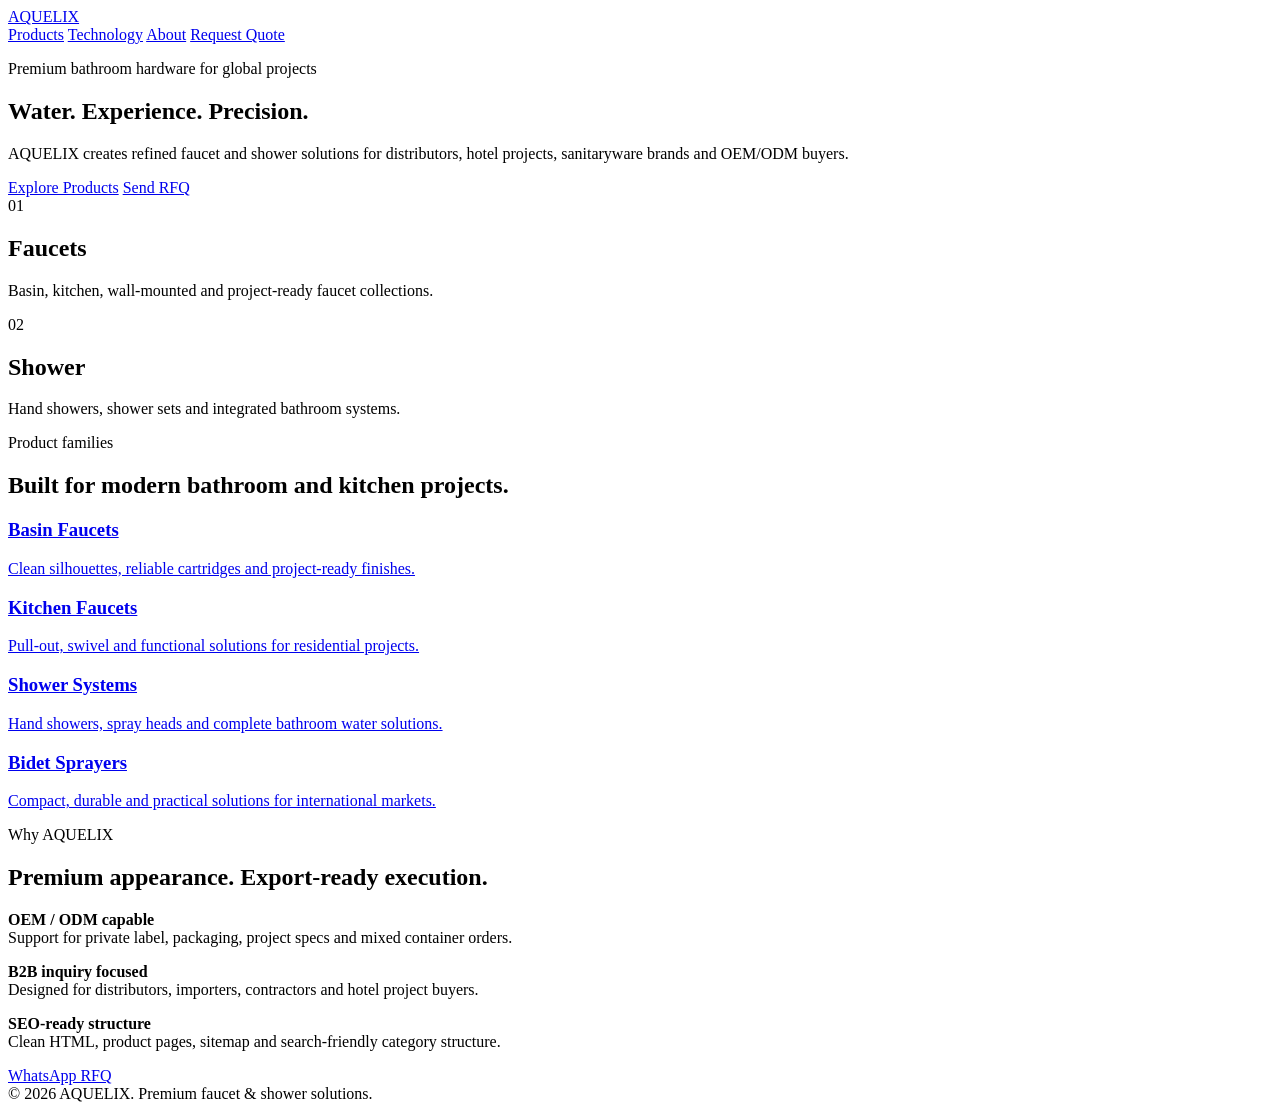
==== index.html @ 5f4325b5 "Add AQUELIX homepage" ====
<!doctype html>
<html lang="en">
<head>
  <meta charset="utf-8" />
  <meta name="viewport" content="width=device-width, initial-scale=1" />
  <title>AQUELIX | Premium Faucet & Shower Solutions</title>
  <meta name="description" content="AQUELIX supplies premium faucets, shower systems and bathroom hardware for global B2B projects, distributors and OEM/ODM buyers." />
  <link rel="stylesheet" href="assets/css/style.css" />
</head>
<body>
<header class="site-header">
  <a class="logo" href="index.html">AQUELIX</a>
  <nav>
    <a href="products.html">Products</a>
    <a href="technology.html">Technology</a>
    <a href="about.html">About</a>
    <a class="btn small" href="contact.html">Request Quote</a>
  </nav>
</header>

<main>
  <section class="hero">
    <div class="hero-copy">
      <p class="eyebrow">Premium bathroom hardware for global projects</p>
      <h1>Water. Experience. Precision.</h1>
      <p>AQUELIX creates refined faucet and shower solutions for distributors, hotel projects, sanitaryware brands and OEM/ODM buyers.</p>
      <div class="hero-actions">
        <a class="btn" href="products.html">Explore Products</a>
        <a class="btn ghost" href="contact.html">Send RFQ</a>
      </div>
    </div>
    <div class="hero-panel">
      <div class="water-card">
        <span>01</span>
        <h2>Faucets</h2>
        <p>Basin, kitchen, wall-mounted and project-ready faucet collections.</p>
      </div>
      <div class="water-card offset">
        <span>02</span>
        <h2>Shower</h2>
        <p>Hand showers, shower sets and integrated bathroom systems.</p>
      </div>
    </div>
  </section>

  <section class="section">
    <p class="eyebrow">Product families</p>
    <h2>Built for modern bathroom and kitchen projects.</h2>
    <div class="grid cards">
      <a class="card" href="products.html?category=basin"><h3>Basin Faucets</h3><p>Clean silhouettes, reliable cartridges and project-ready finishes.</p></a>
      <a class="card" href="products.html?category=kitchen"><h3>Kitchen Faucets</h3><p>Pull-out, swivel and functional solutions for residential projects.</p></a>
      <a class="card" href="products.html?category=shower"><h3>Shower Systems</h3><p>Hand showers, spray heads and complete bathroom water solutions.</p></a>
      <a class="card" href="products.html?category=bidet"><h3>Bidet Sprayers</h3><p>Compact, durable and practical solutions for international markets.</p></a>
    </div>
  </section>

  <section class="split">
    <div>
      <p class="eyebrow">Why AQUELIX</p>
      <h2>Premium appearance. Export-ready execution.</h2>
    </div>
    <div class="features">
      <p><strong>OEM / ODM capable</strong><br>Support for private label, packaging, project specs and mixed container orders.</p>
      <p><strong>B2B inquiry focused</strong><br>Designed for distributors, importers, contractors and hotel project buyers.</p>
      <p><strong>SEO-ready structure</strong><br>Clean HTML, product pages, sitemap and search-friendly category structure.</p>
    </div>
  </section>
</main>

<a class="whatsapp" href="https://wa.me/8613857854761" target="_blank" rel="noopener">WhatsApp RFQ</a>
<footer>© 2026 AQUELIX. Premium faucet & shower solutions.</footer>
<script src="assets/js/main.js"></script>
</body>
</html>
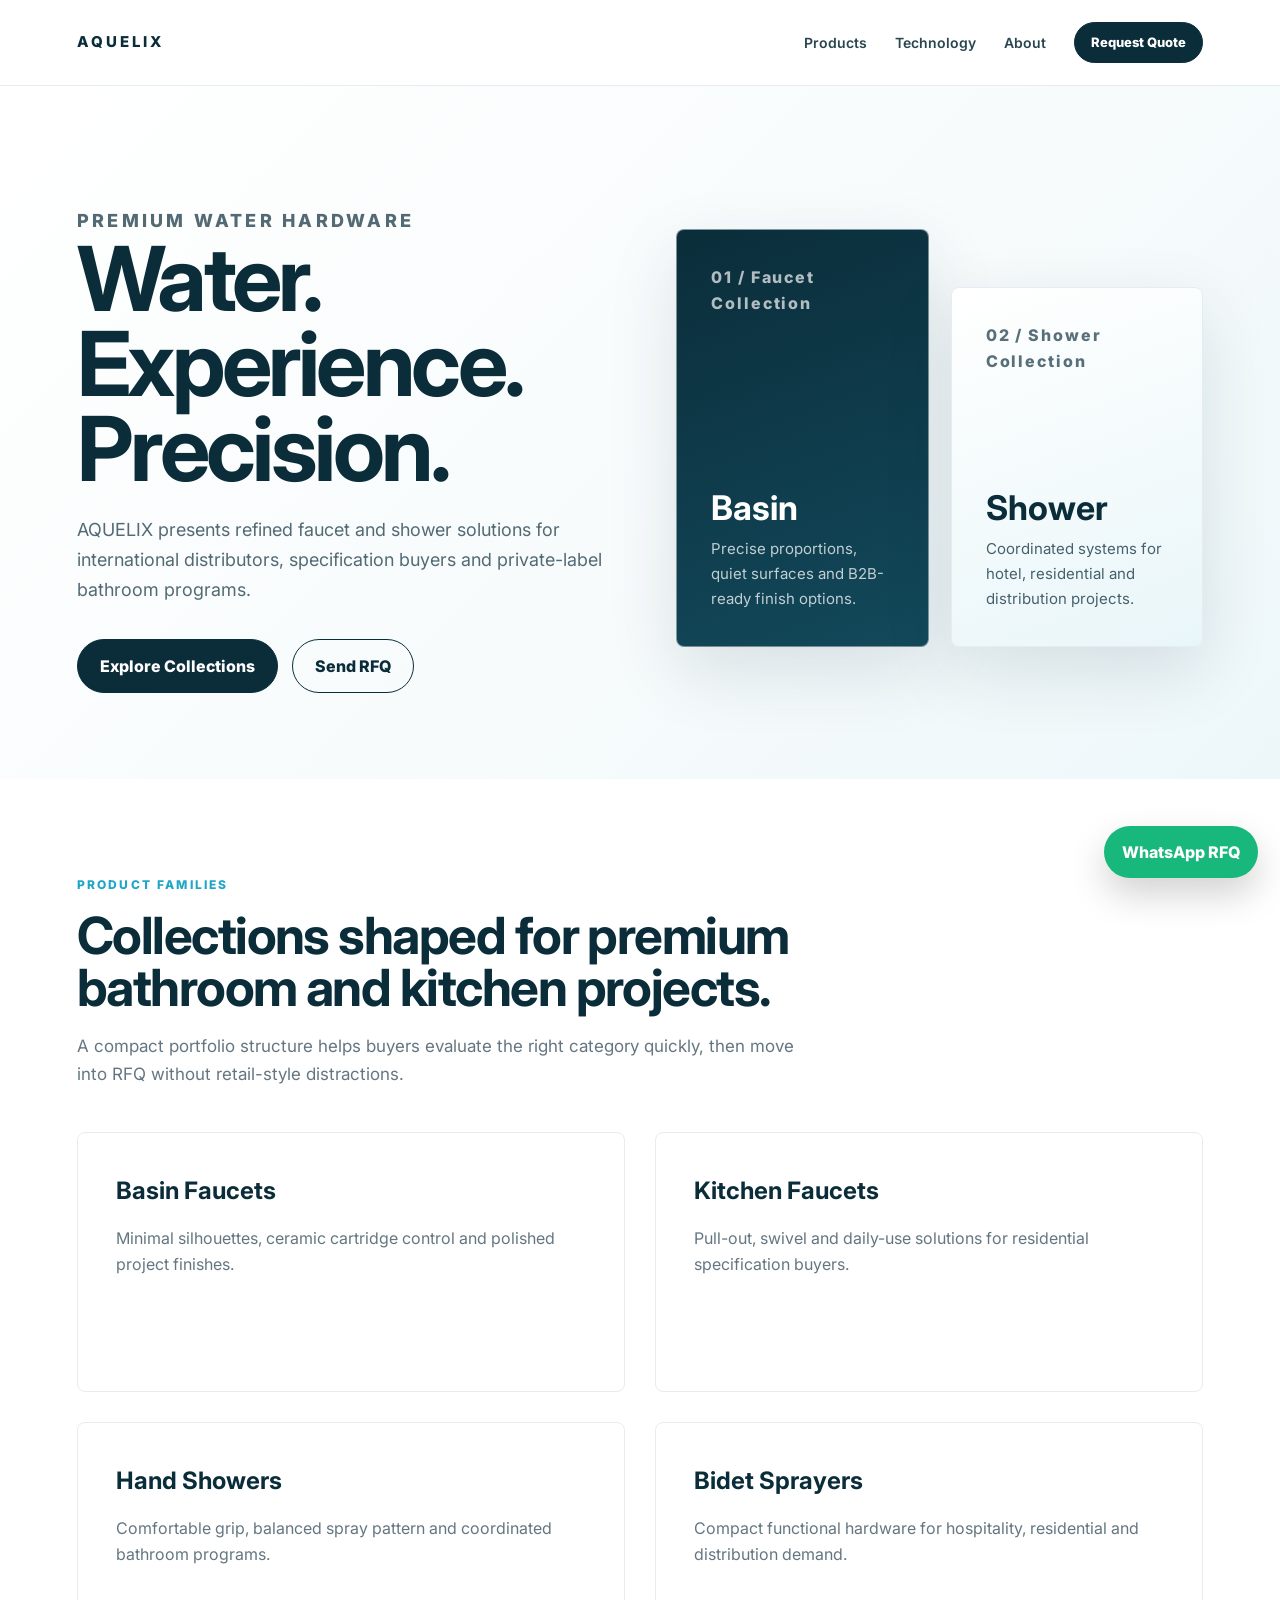
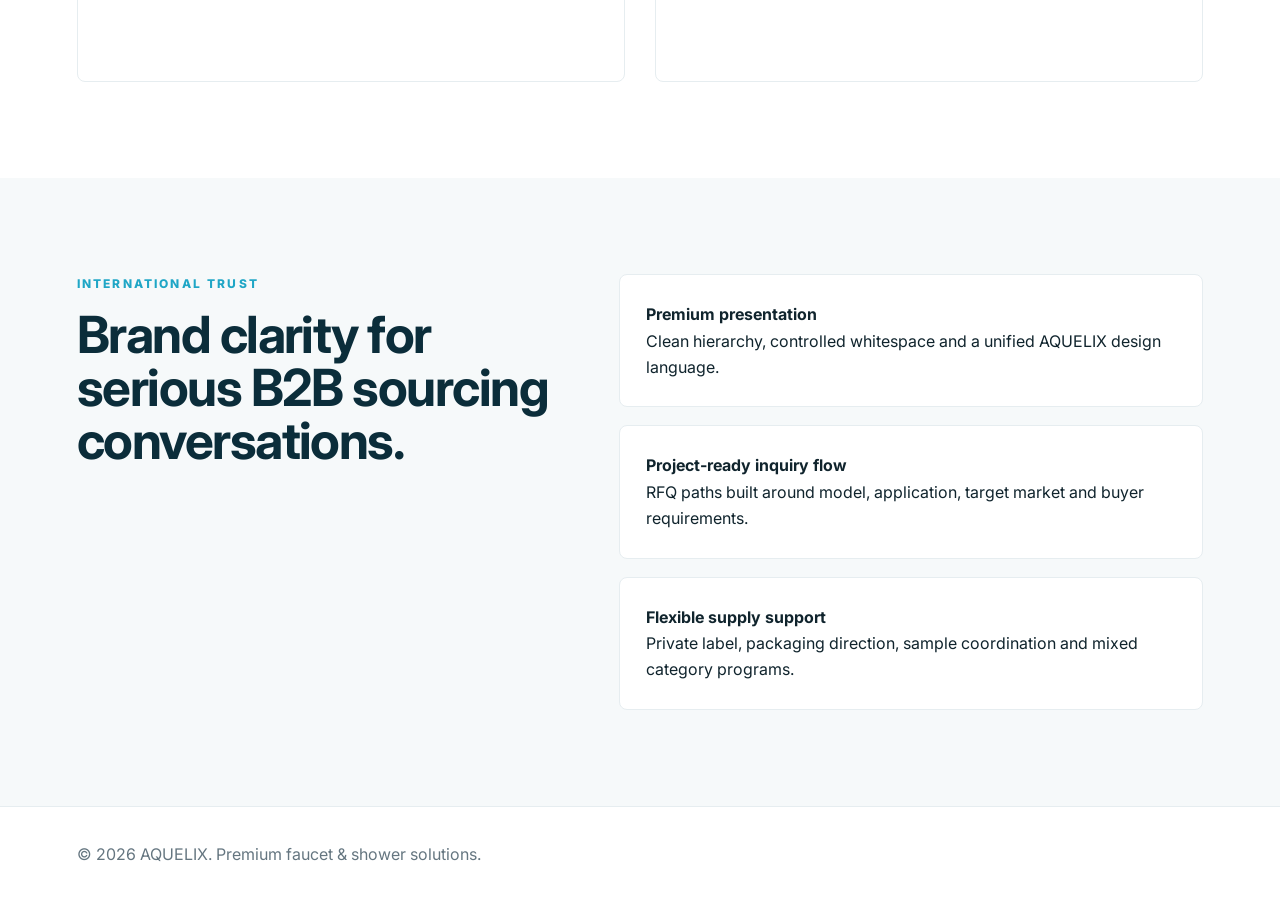
==== commit ef275050: "Upgrade AQUELIX home page hierarchy" ====
--- a/index.html
+++ b/index.html
@@ -4,7 +4,10 @@
   <meta charset="utf-8" />
   <meta name="viewport" content="width=device-width, initial-scale=1" />
   <title>AQUELIX | Premium Faucet & Shower Solutions</title>
-  <meta name="description" content="AQUELIX supplies premium faucets, shower systems and bathroom hardware for global B2B projects, distributors and OEM/ODM buyers." />
+  <meta name="description" content="AQUELIX designs premium faucets, shower systems and bathroom hardware for global distributors, hotel projects and OEM/ODM programs." />
+  <link rel="preconnect" href="https://fonts.googleapis.com">
+  <link rel="preconnect" href="https://fonts.gstatic.com" crossorigin>
+  <link href="https://fonts.googleapis.com/css2?family=Inter:wght@400;500;600;700;800&display=swap" rel="stylesheet">
   <link rel="stylesheet" href="assets/css/style.css" />
 </head>
 <body>
@@ -21,48 +24,47 @@
 <main>
   <section class="hero">
     <div class="hero-copy">
-      <p class="eyebrow">Premium bathroom hardware for global projects</p>
+      <p class="eyebrow">Premium water hardware</p>
       <h1>Water. Experience. Precision.</h1>
-      <p>AQUELIX creates refined faucet and shower solutions for distributors, hotel projects, sanitaryware brands and OEM/ODM buyers.</p>
+      <p>AQUELIX presents refined faucet and shower solutions for international distributors, specification buyers and private-label bathroom programs.</p>
       <div class="hero-actions">
-        <a class="btn" href="products.html">Explore Products</a>
+        <a class="btn" href="products.html">Explore Collections</a>
         <a class="btn ghost" href="contact.html">Send RFQ</a>
       </div>
     </div>
-    <div class="hero-panel">
-      <div class="water-card">
-        <span>01</span>
-        <h2>Faucets</h2>
-        <p>Basin, kitchen, wall-mounted and project-ready faucet collections.</p>
-      </div>
-      <div class="water-card offset">
-        <span>02</span>
-        <h2>Shower</h2>
-        <p>Hand showers, shower sets and integrated bathroom systems.</p>
-      </div>
+    <div class="hero-panel" aria-label="AQUELIX product previews">
+      <a class="water-card" href="products/basin-faucet-series.html">
+        <span>01 / Faucet Collection</span>
+        <div><h2>Basin</h2><p>Precise proportions, quiet surfaces and B2B-ready finish options.</p></div>
+      </a>
+      <a class="water-card" href="products/shower-system-series.html">
+        <span>02 / Shower Collection</span>
+        <div><h2>Shower</h2><p>Coordinated systems for hotel, residential and distribution projects.</p></div>
+      </a>
     </div>
   </section>
 
   <section class="section">
     <p class="eyebrow">Product families</p>
-    <h2>Built for modern bathroom and kitchen projects.</h2>
+    <h2>Collections shaped for premium bathroom and kitchen projects.</h2>
+    <p class="section-lead">A compact portfolio structure helps buyers evaluate the right category quickly, then move into RFQ without retail-style distractions.</p>
     <div class="grid cards">
-      <a class="card" href="products.html?category=basin"><h3>Basin Faucets</h3><p>Clean silhouettes, reliable cartridges and project-ready finishes.</p></a>
-      <a class="card" href="products.html?category=kitchen"><h3>Kitchen Faucets</h3><p>Pull-out, swivel and functional solutions for residential projects.</p></a>
-      <a class="card" href="products.html?category=shower"><h3>Shower Systems</h3><p>Hand showers, spray heads and complete bathroom water solutions.</p></a>
-      <a class="card" href="products.html?category=bidet"><h3>Bidet Sprayers</h3><p>Compact, durable and practical solutions for international markets.</p></a>
+      <a class="card" href="products/basin-faucet-series.html"><h3>Basin Faucets</h3><p>Minimal silhouettes, ceramic cartridge control and polished project finishes.</p></a>
+      <a class="card" href="products/kitchen-faucet-series.html"><h3>Kitchen Faucets</h3><p>Pull-out, swivel and daily-use solutions for residential specification buyers.</p></a>
+      <a class="card" href="products/hand-shower-series.html"><h3>Hand Showers</h3><p>Comfortable grip, balanced spray pattern and coordinated bathroom programs.</p></a>
+      <a class="card" href="products/bidet-sprayer-series.html"><h3>Bidet Sprayers</h3><p>Compact functional hardware for hospitality, residential and distribution demand.</p></a>
     </div>
   </section>
 
   <section class="split">
     <div>
-      <p class="eyebrow">Why AQUELIX</p>
-      <h2>Premium appearance. Export-ready execution.</h2>
+      <p class="eyebrow">International trust</p>
+      <h2>Brand clarity for serious B2B sourcing conversations.</h2>
     </div>
     <div class="features">
-      <p><strong>OEM / ODM capable</strong><br>Support for private label, packaging, project specs and mixed container orders.</p>
-      <p><strong>B2B inquiry focused</strong><br>Designed for distributors, importers, contractors and hotel project buyers.</p>
-      <p><strong>SEO-ready structure</strong><br>Clean HTML, product pages, sitemap and search-friendly category structure.</p>
+      <p><strong>Premium presentation</strong><br>Clean hierarchy, controlled whitespace and a unified AQUELIX design language.</p>
+      <p><strong>Project-ready inquiry flow</strong><br>RFQ paths built around model, application, target market and buyer requirements.</p>
+      <p><strong>Flexible supply support</strong><br>Private label, packaging direction, sample coordination and mixed category programs.</p>
     </div>
   </section>
 </main>
--- a/assets/css/style.css
+++ b/assets/css/style.css
@@ -0,0 +1 @@
+:root{--primary:#0B2D3A;--accent:#1FA6C6;--ink:#10242d;--muted:#657680;--line:#e6edf0;--soft:#f6f9fa;--white:#fff;--shadow:0 24px 70px rgba(11,45,58,.12);--radius:8px}*{box-sizing:border-box}html{scroll-behavior:smooth}body{margin:0;font-family:Inter,Arial,sans-serif;color:var(--ink);background:var(--white);line-height:1.65;-webkit-font-smoothing:antialiased}a{color:inherit;text-decoration:none}img{max-width:100%;height:auto;display:block}[loading=lazy]{content-visibility:auto}.site-header{position:sticky;top:0;z-index:30;display:flex;justify-content:space-between;align-items:center;gap:28px;padding:22px 6vw;background:rgba(255,255,255,.94);backdrop-filter:blur(18px);border-bottom:1px solid var(--line)}.logo{font-weight:800;letter-spacing:.2em;color:var(--primary);font-size:15px}nav{display:flex;gap:28px;align-items:center}nav a{font-size:14px;color:#294650;font-weight:600}.btn{display:inline-flex;align-items:center;justify-content:center;border-radius:999px;background:var(--primary);color:#fff;padding:13px 22px;font-weight:800;border:1px solid var(--primary);transition:transform .22s ease,box-shadow .22s ease,background .22s ease}.btn:hover{transform:translateY(-2px);box-shadow:0 16px 36px rgba(11,45,58,.18)}.btn.ghost{background:transparent;color:var(--primary)}.btn.accent{background:var(--accent);border-color:var(--accent)}.btn.small{padding:9px 16px;font-size:13px}.eyebrow{text-transform:uppercase;letter-spacing:.18em;font-size:12px;font-weight:800;color:var(--accent);margin:0 0 14px}.hero{min-height:76vh;display:grid;grid-template-columns:1fr 1fr;gap:72px;align-items:center;padding:96px 6vw 86px;background:linear-gradient(135deg,#fff 0%,#f7fbfc 58%,#edf7fa 100%)}.hero h1{font-size:clamp(52px,7vw,104px);line-height:.95;margin:0;color:var(--primary);letter-spacing:-.04em;max-width:820px}.hero p{max-width:620px;font-size:18px;color:#536a75;margin:24px 0 0}.hero-actions{display:flex;gap:14px;margin-top:34px;flex-wrap:wrap}.hero-panel{display:grid;grid-template-columns:1fr 1fr;gap:22px}.water-card{min-height:360px;padding:34px;border:1px solid rgba(255,255,255,.45);border-radius:var(--radius);background:linear-gradient(160deg,var(--primary),#12495b);color:#fff;box-shadow:var(--shadow);display:flex;flex-direction:column;justify-content:space-between;transition:transform .28s ease,box-shadow .28s ease}.water-card:nth-child(2){margin-top:58px;background:linear-gradient(160deg,#fff,#e9f6f9);color:var(--primary);border-color:var(--line)}.water-card:hover{transform:translateY(-6px);box-shadow:0 32px 80px rgba(11,45,58,.18)}.water-card span{opacity:.68;font-weight:800;letter-spacing:.12em}.water-card h2{font-size:34px;line-height:1;margin:0 0 12px}.water-card p{font-size:15px;color:inherit;opacity:.74;margin:0}.section{padding:96px 6vw}.section.soft{background:var(--soft)}.section h2,.split h2{font-size:clamp(32px,4vw,60px);line-height:1.03;color:var(--primary);letter-spacing:-.03em;max-width:920px;margin:0}.section-lead{max-width:720px;color:var(--muted);font-size:17px;margin:18px 0 0}.grid{display:grid;grid-template-columns:repeat(2,1fr);gap:30px;margin-top:44px}.card{display:block;padding:38px;border:1px solid var(--line);border-radius:var(--radius);background:#fff;min-height:260px;transition:transform .25s ease,box-shadow .25s ease,border-color .25s ease}.card:hover{transform:translateY(-5px);box-shadow:var(--shadow);border-color:#d5e5ea}.card h3{font-size:24px;color:var(--primary);margin:0 0 14px}.card p{color:var(--muted);margin:0}.split{display:grid;grid-template-columns:.9fr 1.1fr;gap:64px;padding:96px 6vw;background:var(--soft);align-items:start}.features{display:grid;gap:18px}.features p{padding:26px;border-radius:var(--radius);background:#fff;border:1px solid var(--line);margin:0}.page-hero{padding:92px 6vw 56px;background:linear-gradient(135deg,#fff,#f4f9fa);border-bottom:1px solid var(--line)}.page-hero h1{font-size:clamp(42px,5vw,76px);color:var(--primary);letter-spacing:-.04em;line-height:1;margin:0;max-width:920px}.page-hero p{max-width:700px;color:var(--muted);font-size:17px}.collection-header{display:grid;grid-template-columns:1fr .9fr;gap:48px;align-items:end;padding:76px 6vw 20px}.collection-header h1{font-size:clamp(42px,5vw,76px);line-height:1;margin:0;color:var(--primary);letter-spacing:-.04em}.collection-header p{color:var(--muted);font-size:17px;margin:0}.product-grid{display:grid;grid-template-columns:repeat(3,1fr);gap:34px;padding:44px 6vw 104px}.product-card{border:1px solid var(--line);border-radius:var(--radius);overflow:hidden;background:#fff;transition:transform .25s ease,box-shadow .25s ease}.product-card:hover{transform:translateY(-5px);box-shadow:var(--shadow)}.product-media{height:248px;background:linear-gradient(145deg,#e6f4f7,#fff);display:grid;place-items:center;color:var(--primary);font-weight:800;letter-spacing:.08em;text-align:center}.product-body{padding:28px}.product-body h2{color:var(--primary);font-size:24px;line-height:1.15;margin:0 0 12px}.product-body p{color:var(--muted);margin:0 0 22px}.product-page{display:grid;grid-template-columns:minmax(0,1.1fr) 360px;gap:56px;padding:72px 6vw 106px;align-items:start}.product-visual{min-height:520px;border-radius:var(--radius);background:linear-gradient(145deg,#e6f4f7 0%,#fff 62%);display:grid;place-items:center;color:var(--primary);font-size:clamp(28px,4vw,58px);font-weight:800;letter-spacing:.06em;text-align:center;border:1px solid var(--line)}.product-copy h1{font-size:clamp(40px,5vw,76px);line-height:1;margin:0;color:var(--primary);letter-spacing:-.04em}.model{margin:0 0 18px;color:var(--accent);font-weight:800;letter-spacing:.12em;text-transform:uppercase}.feature-list{display:grid;gap:14px;margin:34px 0;padding:0;list-style:none}.feature-list li{padding:18px 20px;border:1px solid var(--line);border-radius:var(--radius);background:#fff;color:#334a54}.application{padding:28px;border-radius:var(--radius);background:var(--soft);border:1px solid var(--line)}.application h2{margin:0 0 10px;color:var(--primary);font-size:24px}.application p{margin:0;color:var(--muted)}.sticky-rfq{position:sticky;top:104px;padding:26px;border-radius:var(--radius);border:1px solid var(--line);box-shadow:var(--shadow);background:#fff}.sticky-rfq h2{margin:0 0 12px;color:var(--primary);font-size:24px}.sticky-rfq p{color:var(--muted);margin:0 0 20px}.sticky-actions{display:grid;gap:12px}.rfq-box{padding:34px;border-radius:var(--radius);background:var(--primary);color:#fff}.form{display:grid;gap:14px}.form input,.form textarea,.form select{width:100%;padding:14px 16px;border-radius:var(--radius);border:1px solid var(--line);font:inherit;background:#fff}.form button{cursor:pointer}.whatsapp{position:fixed;right:22px;bottom:22px;z-index:40;background:#18b77b;color:#fff;padding:13px 18px;border-radius:999px;font-weight:800;box-shadow:0 16px 36px rgba(0,0,0,.18)}footer{padding:34px 6vw;border-top:1px solid var(--line);color:var(--muted);background:#fff}@media(max-width:980px){.hero,.split,.collection-header,.product-page{grid-template-columns:1fr}.hero-panel{grid-template-columns:1fr}.water-card,.water-card:nth-child(2){min-height:240px;margin-top:0}.product-grid{grid-template-columns:1fr 1fr}.sticky-rfq{position:static}.site-header{align-items:flex-start;flex-direction:column}.hero{padding-top:58px}}@media(max-width:640px){nav{gap:12px;flex-wrap:wrap}.grid,.product-grid{grid-template-columns:1fr}.hero h1{font-size:46px}.hero,.section,.split,.page-hero,.collection-header,.product-page{padding-left:22px;padding-right:22px}.whatsapp{right:16px;bottom:16px}.btn{width:100%}.hero-actions{width:100%}}
